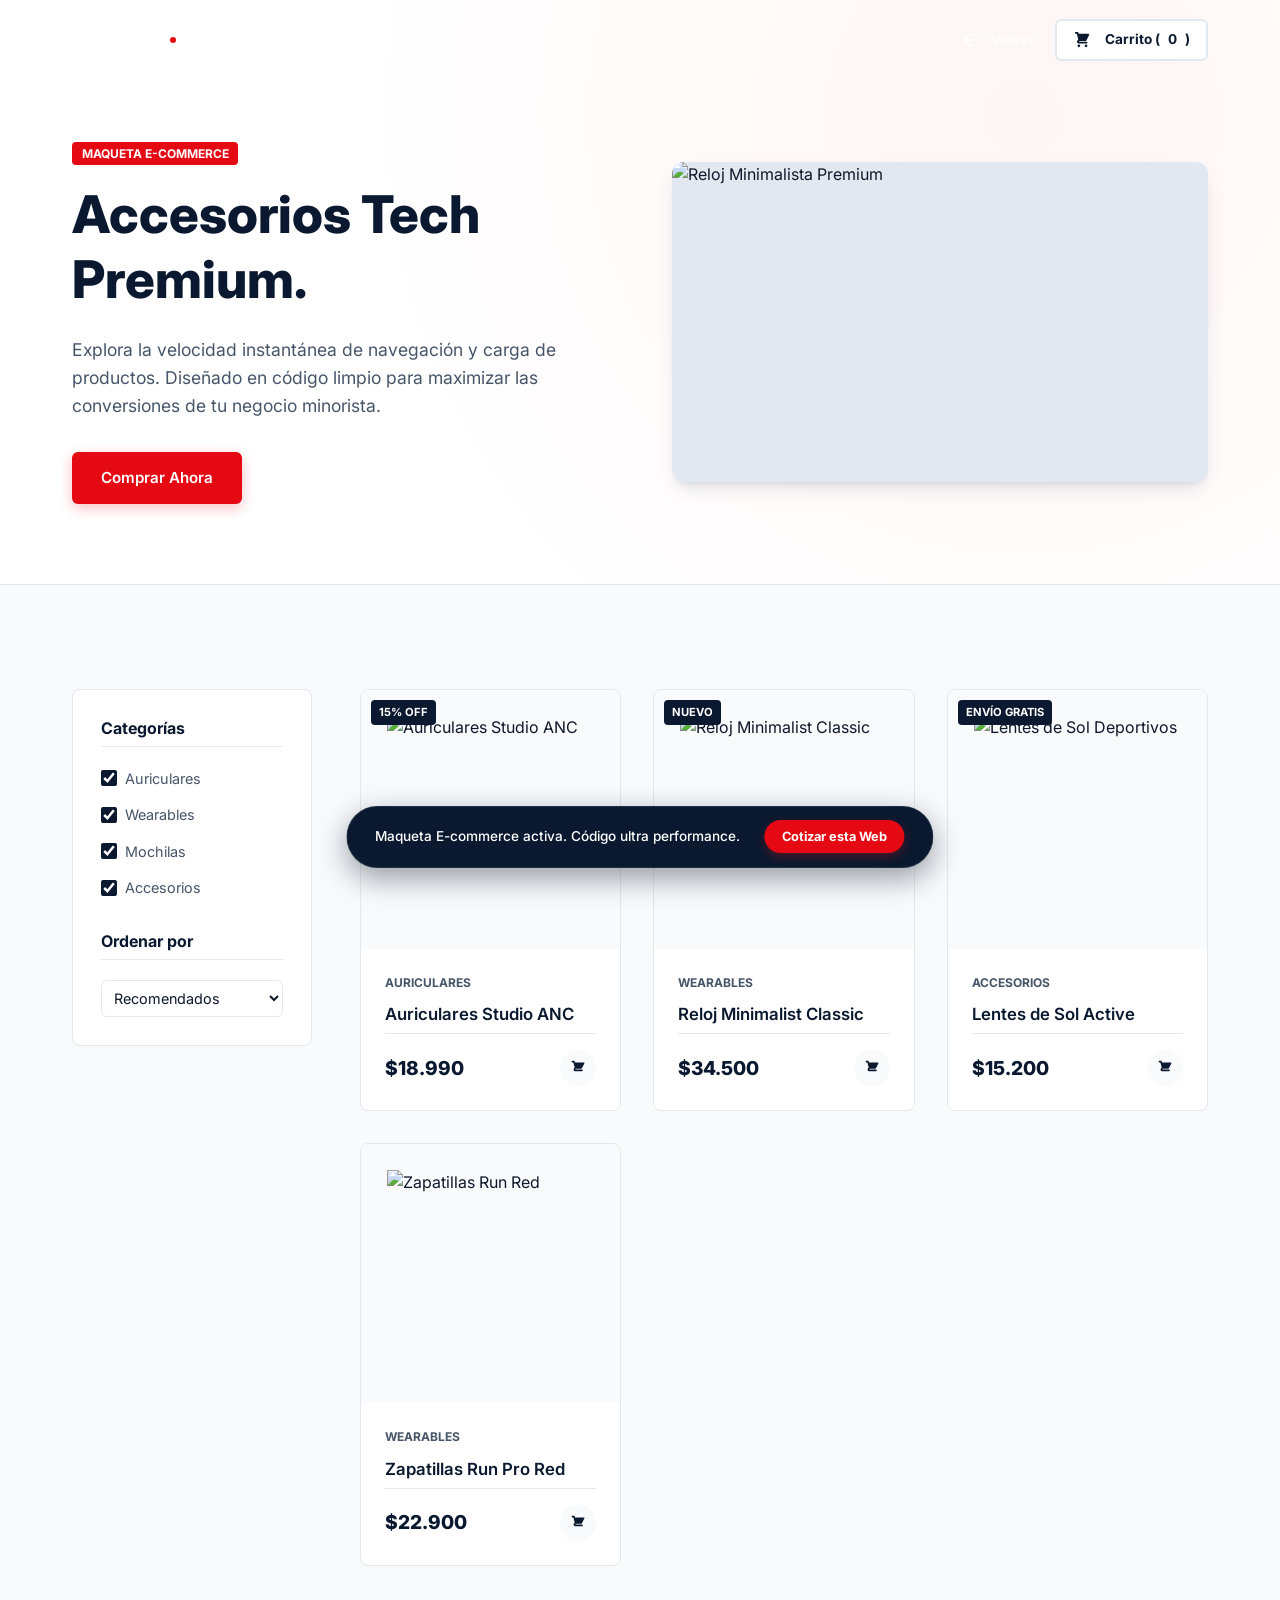
==== demo-ecommerce.html @ a8b9cef2 "Initial commit: TG Dev portfolio and 3 interactive live demo pages" ====
<!DOCTYPE html>
<html lang="es">
<head>
  <meta charset="UTF-8">
  <meta name="viewport" content="width=device-width, initial-scale=1.0">
  <meta name="description" content="Maqueta interactiva de E-commerce desarrollada por TG Dev. Alta velocidad, responsive y optimizada para conversión.">
  <title>TG Shop Demo | E-commerce de Alta Performance</title>
  
  <!-- Preconnect Google Fonts for Performance -->
  <link rel="preconnect" href="https://fonts.googleapis.com">
  <link rel="preconnect" href="https://fonts.gstatic.com" crossorigin>
  <link href="https://fonts.googleapis.com/css2?family=Inter:wght@300;400;500;600;700;800&display=swap" rel="stylesheet">
  
  <!-- Global Stylesheet -->
  <link rel="stylesheet" href="styles.css">
</head>
<body class="demo-body">

  <!-- Header / Navigation -->
  <header class="header">
    <div class="container nav-container">
      <a href="index.html" class="logo">
        TG Shop<span class="logo-dot"></span>
      </a>
      
      <!-- Demo Navigation Action Buttons -->
      <div class="demo-nav-cta">
        <!-- Back to portfolio -->
        <a href="index.html#proyectos" class="demo-back-btn" aria-label="Volver a proyectos del portfolio">
          <svg width="18" height="18" viewBox="0 0 20 20" fill="currentColor" style="display:inline-block; vertical-align:middle; margin-right:4px;">
            <path fill-rule="evenodd" d="M9.707 16.707a1 1 0 01-1.414 0l-6-6a1 1 0 010-1.414l6-6a1 1 0 011.414 1.414L5.414 9H17a1 1 0 110 2H5.414l4.293 4.293a1 1 0 010 1.414z" clip-rule="evenodd" />
          </svg>
          Volver
        </a>
        
        <!-- Cart Badge Icon -->
        <div class="btn btn-outline-dark btn-small" style="background:var(--neutral-light); padding: 0.5rem 1rem; border-color:var(--border-light); font-weight:700;">
          <!-- Cart Icon SVG -->
          <svg width="18" height="18" viewBox="0 0 20 20" fill="currentColor" style="margin-right: 6px; display:inline-block; vertical-align:middle;">
            <path d="M3 1a1 1 0 000 2h1.22l.305 1.222a.997.997 0 00.01.042l1.358 5.43-.893.892C3.74 11.846 4.632 14 6.414 14H15a1 1 0 100-2H6.414l1-1H14a1 1 0 00.894-.553l3-6A1 1 0 0017 3H6.28l-.31-1.243A1 1 0 005 1H3zM16 16.5a1.5 1.5 0 11-3 0 1.5 1.5 0 013 0zM6.5 18a1.5 1.5 0 100-3 1.5 1.5 0 000 3z" />
          </svg>
          Carrito (<span id="cart-count">0</span>)
        </div>
      </div>
    </div>
  </header>

  <!-- Shop Hero Section -->
  <section class="eco-hero">
    <div class="container eco-hero-grid">
      <div>
        <span class="demo-badge">Maqueta E-Commerce</span>
        <h1 class="eco-hero-title" style="margin-top: 1rem;">Accesorios Tech Premium.</h1>
        <p class="eco-hero-desc">
          Explora la velocidad instantánea de navegación y carga de productos. Diseñado en código limpio para maximizar las conversiones de tu negocio minorista.
        </p>
        <a href="#catalogo" class="btn btn-primary">Comprar Ahora</a>
      </div>
      <div class="eco-hero-img">
        <img src="https://images.unsplash.com/photo-1523275335684-37898b6baf30?q=80&w=600" alt="Reloj Minimalista Premium" style="width:100%; height:320px; object-fit:cover;">
      </div>
    </div>
  </section>

  <!-- Product Catalog section -->
  <section class="section-padding" id="catalogo">
    <div class="container eco-catalog">
      
      <!-- Sidebar Filters -->
      <aside class="eco-filters">
        <h2 class="eco-filter-title">Categorías</h2>
        <ul class="eco-filter-list">
          <li class="eco-filter-item">
            <label><input type="checkbox" checked> Auriculares</label>
          </li>
          <li class="eco-filter-item">
            <label><input type="checkbox" checked> Wearables</label>
          </li>
          <li class="eco-filter-item">
            <label><input type="checkbox" checked> Mochilas</label>
          </li>
          <li class="eco-filter-item">
            <label><input type="checkbox" checked> Accesorios</label>
          </li>
        </ul>
        
        <h2 class="eco-filter-title">Ordenar por</h2>
        <select class="form-input" style="padding: 0.5rem; font-size: 0.9rem; background-color:#fff;">
          <option>Recomendados</option>
          <option>Menor precio</option>
          <option>Mayor precio</option>
          <option>Más populares</option>
        </select>
      </aside>

      <!-- Main Product Grid -->
      <main class="eco-products-grid">
        
        <!-- Product 1 -->
        <article class="eco-prod-card">
          <div class="eco-prod-img-wrapper">
            <span class="eco-prod-badge">15% OFF</span>
            <img src="https://images.unsplash.com/photo-1505740420928-5e560c06d30e?q=80&w=400" alt="Auriculares Studio ANC" class="eco-prod-img">
          </div>
          <div class="eco-prod-content">
            <span class="eco-prod-category">Auriculares</span>
            <h3 class="eco-prod-title">Auriculares Studio ANC</h3>
            <div class="eco-prod-footer">
              <span class="eco-prod-price">$18.990</span>
              <button class="eco-btn-cart" aria-label="Agregar Auriculares Studio ANC al carrito">
                <svg viewBox="0 0 20 20" fill="currentColor">
                  <path d="M3 1a1 1 0 000 2h1.22l.305 1.222a.997.997 0 00.01.042l1.358 5.43-.893.892C3.74 11.846 4.632 14 6.414 14H15a1 1 0 100-2H6.414l1-1H14a1 1 0 00.894-.553l3-6A1 1 0 0017 3H6.28l-.31-1.243A1 1 0 005 1H3z" />
                </svg>
              </button>
            </div>
          </div>
        </article>

        <!-- Product 2 -->
        <article class="eco-prod-card">
          <div class="eco-prod-img-wrapper">
            <span class="eco-prod-badge">Nuevo</span>
            <img src="https://images.unsplash.com/photo-1523275335684-37898b6baf30?q=80&w=400" alt="Reloj Minimalist Classic" class="eco-prod-img">
          </div>
          <div class="eco-prod-content">
            <span class="eco-prod-category">Wearables</span>
            <h3 class="eco-prod-title">Reloj Minimalist Classic</h3>
            <div class="eco-prod-footer">
              <span class="eco-prod-price">$34.500</span>
              <button class="eco-btn-cart" aria-label="Agregar Reloj Minimalist Classic al carrito">
                <svg viewBox="0 0 20 20" fill="currentColor">
                  <path d="M3 1a1 1 0 000 2h1.22l.305 1.222a.997.997 0 00.01.042l1.358 5.43-.893.892C3.74 11.846 4.632 14 6.414 14H15a1 1 0 100-2H6.414l1-1H14a1 1 0 00.894-.553l3-6A1 1 0 0017 3H6.28l-.31-1.243A1 1 0 005 1H3z" />
                </svg>
              </button>
            </div>
          </div>
        </article>

        <!-- Product 3 -->
        <article class="eco-prod-card">
          <div class="eco-prod-img-wrapper">
            <span class="eco-prod-badge">Envío Gratis</span>
            <img src="https://images.unsplash.com/photo-1572635196237-14b3f281503f?q=80&w=400" alt="Lentes de Sol Deportivos" class="eco-prod-img">
          </div>
          <div class="eco-prod-content">
            <span class="eco-prod-category">Accesorios</span>
            <h3 class="eco-prod-title">Lentes de Sol Active</h3>
            <div class="eco-prod-footer">
              <span class="eco-prod-price">$15.200</span>
              <button class="eco-btn-cart" aria-label="Agregar Lentes de Sol Active al carrito">
                <svg viewBox="0 0 20 20" fill="currentColor">
                  <path d="M3 1a1 1 0 000 2h1.22l.305 1.222a.997.997 0 00.01.042l1.358 5.43-.893.892C3.74 11.846 4.632 14 6.414 14H15a1 1 0 100-2H6.414l1-1H14a1 1 0 00.894-.553l3-6A1 1 0 0017 3H6.28l-.31-1.243A1 1 0 005 1H3z" />
                </svg>
              </button>
            </div>
          </div>
        </article>

        <!-- Product 4 -->
        <article class="eco-prod-card">
          <div class="eco-prod-img-wrapper">
            <img src="https://images.unsplash.com/photo-1542291026-7eec264c27ff?q=80&w=400" alt="Zapatillas Run Red" class="eco-prod-img">
          </div>
          <div class="eco-prod-content">
            <span class="eco-prod-category">Wearables</span>
            <h3 class="eco-prod-title">Zapatillas Run Pro Red</h3>
            <div class="eco-prod-footer">
              <span class="eco-prod-price">$22.900</span>
              <button class="eco-btn-cart" aria-label="Agregar Zapatillas Run Pro Red al carrito">
                <svg viewBox="0 0 20 20" fill="currentColor">
                  <path d="M3 1a1 1 0 000 2h1.22l.305 1.222a.997.997 0 00.01.042l1.358 5.43-.893.892C3.74 11.846 4.632 14 6.414 14H15a1 1 0 100-2H6.414l1-1H14a1 1 0 00.894-.553l3-6A1 1 0 0017 3H6.28l-.31-1.243A1 1 0 005 1H3z" />
                </svg>
              </button>
            </div>
          </div>
        </article>
        
      </main>
    </div>
  </section>

  <!-- Demo Return Banner -->
  <div class="demo-banner" role="status">
    <span class="demo-banner-text">Maqueta E-commerce activa. Código ultra performance.</span>
    <a href="index.html#contacto" class="demo-banner-btn">Cotizar esta Web</a>
  </div>

  <!-- Scripts -->
  <script src="main.js"></script>
</body>
</html>
---- styles.css ----
/* ==========================================================================
   TG DEV - MODERN DESIGN SYSTEM & GLOBAL STYLES
   ========================================================================== */

/* Import Google Fonts - Inter */
@import url('https://fonts.googleapis.com/css2?family=Inter:wght@300;400;500;600;700;800&display=swap');

:root {
  /* Colors */
  --primary: #0A192F;         /* Deep Navy - Trust & Security */
  --primary-light: #112240;   /* Light Navy - Cards/Secondary backgrounds */
  --primary-dark: #020C1B;    /* Dark Navy - Footer/Hero Base */
  
  --accent: #E50914;          /* Premium Crimson Red - Call To Action & Highlights */
  --accent-hover: #B80710;    /* Dark Red - Hover states */
  
  --neutral-dark: #0F172A;    /* Slate 900 - Text dark */
  --neutral-muted: #475569;   /* Slate 600 - Secondary text */
  --neutral-light: #FFFFFF;   /* White */
  --neutral-bg-light: #F8FAFC;/* Slate 50 - Background light */
  
  --border-light: #E2E8F0;    /* Slate 200 - Borders */
  --border-dark: #233554;     /* Deep borders for dark themes */
  
  /* Fonts */
  --font-sans: 'Inter', -apple-system, BlinkMacSystemFont, "Segoe UI", Roboto, sans-serif;
  
  /* Layout & Spacing */
  --container-max-width: 1200px;
  --header-height: 80px;
  --header-shrink-height: 70px;
  
  /* Transitions */
  --transition-fast: all 0.15s ease;
  --transition-normal: all 0.3s cubic-bezier(0.25, 0.8, 0.25, 1);
  --transition-slow: all 0.5s cubic-bezier(0.25, 0.8, 0.25, 1);
  
  /* Shadows */
  --shadow-sm: 0 1px 3px rgba(0,0,0,0.12), 0 1px 2px rgba(0,0,0,0.24);
  --shadow-md: 0 4px 6px -1px rgba(0, 0, 0, 0.1), 0 2px 4px -1px rgba(0, 0, 0, 0.06);
  --shadow-lg: 0 10px 25px -5px rgba(10, 25, 47, 0.1), 0 8px 10px -6px rgba(10, 25, 47, 0.1);
  --shadow-premium: 0 20px 40px rgba(2, 12, 27, 0.3);
}

/* ==========================================================================
   RESET & BASE STYLES
   ========================================================================== */
*, *::before, *::after {
  box-sizing: border-box;
  margin: 0;
  padding: 0;
}

html {
  scroll-behavior: smooth;
  font-size: 16px;
  -webkit-font-smoothing: antialiased;
  -moz-osx-font-smoothing: grayscale;
}

body {
  font-family: var(--font-sans);
  background-color: var(--neutral-light);
  color: var(--neutral-dark);
  line-height: 1.6;
  overflow-x: hidden;
}

h1, h2, h3, h4, h5, h6 {
  font-weight: 700;
  line-height: 1.25;
  color: var(--primary);
}

a {
  color: inherit;
  text-decoration: none;
  transition: var(--transition-fast);
}

img {
  max-width: 100%;
  height: auto;
  display: block;
}

input, textarea, button, select {
  font-family: inherit;
  font-size: 1rem;
}

button {
  cursor: pointer;
  border: none;
  background: none;
  outline: none;
}

/* ==========================================================================
   UTILITY CLASSES
   ========================================================================== */
.container {
  width: 100%;
  max-width: var(--container-max-width);
  margin-right: auto;
  margin-left: auto;
  padding-right: 2rem;
  padding-left: 2rem;
}

.section-padding {
  padding-top: 6.5rem;
  padding-bottom: 6.5rem;
}

.section-title {
  font-size: 2.25rem;
  font-weight: 800;
  text-align: center;
  margin-bottom: 1rem;
  letter-spacing: -0.025em;
}

.section-subtitle {
  font-size: 1.125rem;
  color: var(--neutral-muted);
  text-align: center;
  max-width: 600px;
  margin: 0 auto 3.5rem auto;
}

.text-accent {
  color: var(--accent);
}

.bg-dark {
  background-color: var(--primary);
  color: var(--neutral-light);
}

.bg-dark h1, .bg-dark h2, .bg-dark h3, .bg-dark h4 {
  color: var(--neutral-light);
}

.bg-offset {
  background-color: var(--neutral-bg-light);
}

/* ==========================================================================
   BUTTONS
   ========================================================================== */
.btn {
  display: inline-flex;
  align-items: center;
  justify-content: center;
  padding: 0.85rem 1.8rem;
  font-weight: 600;
  font-size: 0.95rem;
  border-radius: 6px;
  transition: var(--transition-normal);
  text-align: center;
  position: relative;
  overflow: hidden;
  gap: 0.5rem;
  z-index: 1;
}

.btn::before {
  content: '';
  position: absolute;
  top: 0;
  left: 0;
  width: 100%;
  height: 100%;
  background: rgba(255, 255, 255, 0.08);
  transform: scaleX(0);
  transform-origin: right;
  transition: transform 0.4s ease-in-out;
  z-index: -1;
}

.btn:hover::before {
  transform: scaleX(1);
  transform-origin: left;
}

.btn-primary {
  background-color: var(--accent);
  color: var(--neutral-light);
  box-shadow: 0 4px 14px rgba(229, 9, 20, 0.25);
}

.btn-primary:hover {
  background-color: var(--accent-hover);
  box-shadow: 0 6px 20px rgba(229, 9, 20, 0.35);
  transform: translateY(-2px);
}

.btn-secondary {
  background-color: transparent;
  color: var(--neutral-light);
  border: 2px solid rgba(255, 255, 255, 0.2);
}

.btn-secondary:hover {
  border-color: var(--neutral-light);
  background-color: rgba(255, 255, 255, 0.05);
  transform: translateY(-2px);
}

.btn-outline-dark {
  background-color: transparent;
  color: var(--primary);
  border: 2px solid var(--primary);
}

.btn-outline-dark:hover {
  background-color: var(--primary);
  color: var(--neutral-light);
  transform: translateY(-2px);
}

.btn-small {
  padding: 0.5rem 1.2rem;
  font-size: 0.85rem;
}

/* ==========================================================================
   HEADER / NAVIGATION
   ========================================================================== */
.header {
  position: fixed;
  top: 0;
  left: 0;
  width: 100%;
  height: var(--header-height);
  display: flex;
  align-items: center;
  z-index: 1000;
  transition: var(--transition-normal);
  background: transparent;
}

.header.scrolled {
  height: var(--header-shrink-height);
  background: rgba(10, 25, 47, 0.95);
  backdrop-filter: blur(16px);
  -webkit-backdrop-filter: blur(16px);
  box-shadow: var(--shadow-md);
  border-bottom: 1px solid rgba(255, 255, 255, 0.08);
}

.header.scrolled-light {
  height: var(--header-shrink-height);
  background: rgba(255, 255, 255, 0.95);
  backdrop-filter: blur(16px);
  -webkit-backdrop-filter: blur(16px);
  box-shadow: var(--shadow-md);
  border-bottom: 1px solid rgba(15, 23, 42, 0.08);
}

.header.scrolled-light .nav-link {
  color: var(--primary);
}

.header.scrolled-light .logo {
  color: var(--primary);
}

.nav-container {
  display: flex;
  justify-content: space-between;
  align-items: center;
  width: 100%;
}

.logo {
  font-size: 1.5rem;
  font-weight: 800;
  color: var(--neutral-light);
  letter-spacing: -0.03em;
  display: flex;
  align-items: center;
  gap: 0.25rem;
}

.logo-dot {
  width: 6px;
  height: 6px;
  background-color: var(--accent);
  border-radius: 50%;
  display: inline-block;
}

.nav-menu {
  display: flex;
  align-items: center;
  gap: 2.5rem;
  list-style: none;
}

.nav-link {
  font-size: 0.95rem;
  font-weight: 500;
  color: rgba(255, 255, 255, 0.85);
  position: relative;
  padding: 0.5rem 0;
}

.nav-link::after {
  content: '';
  position: absolute;
  bottom: 0;
  left: 0;
  width: 100%;
  height: 2px;
  background-color: var(--accent);
  transform: scaleX(0);
  transform-origin: right;
  transition: transform 0.3s cubic-bezier(0.25, 0.8, 0.25, 1);
}

.nav-link:hover {
  color: var(--neutral-light);
}

.nav-link:hover::after {
  transform: scaleX(1);
  transform-origin: left;
}

.header.scrolled-light .nav-link:hover {
  color: var(--accent);
}

.nav-cta {
  display: flex;
  align-items: center;
}

/* Mobile Toggle */
.mobile-toggle {
  display: none;
  flex-direction: column;
  justify-content: space-between;
  width: 24px;
  height: 18px;
  background: transparent;
  border: none;
  cursor: pointer;
  z-index: 1100;
}

.mobile-toggle span {
  width: 100%;
  height: 2px;
  background-color: var(--neutral-light);
  border-radius: 2px;
  transition: var(--transition-normal);
}

.header.scrolled-light .mobile-toggle span {
  background-color: var(--primary);
}

/* ==========================================================================
   PORTFOLIO MAIN LANDING (INDEX.HTML)
   ========================================================================== */

/* Hero Section */
.hero {
  position: relative;
  min-height: 100vh;
  display: flex;
  align-items: center;
  padding-top: var(--header-height);
  background: linear-gradient(135deg, var(--primary-dark) 0%, var(--primary) 100%);
  background-image: 
    radial-gradient(rgba(255, 255, 255, 0.02) 1px, transparent 1px),
    linear-gradient(135deg, var(--primary-dark) 0%, var(--primary) 100%);
  background-size: 28px 28px, 100% 100%;
  overflow: hidden;
}

.hero::after {
  content: '';
  position: absolute;
  bottom: 0;
  left: 0;
  width: 100%;
  height: 120px;
  background: linear-gradient(to top, var(--neutral-light), transparent);
  pointer-events: none;
}

.hero-grid {
  display: grid;
  grid-template-columns: 1.2fr 0.8fr;
  align-items: center;
  gap: 4rem;
  width: 100%;
}

.hero-content {
  z-index: 5;
  animation: fadeIn 0.8s ease-out;
}

.hero-tagline {
  font-size: 0.9rem;
  font-weight: 700;
  text-transform: uppercase;
  letter-spacing: 0.15em;
  color: var(--accent);
  margin-bottom: 1.5rem;
  display: block;
}

.hero-title {
  font-size: 3.5rem;
  font-weight: 800;
  line-height: 1.15;
  color: var(--neutral-light);
  margin-bottom: 1.5rem;
  letter-spacing: -0.03em;
}

.hero-description {
  font-size: 1.15rem;
  color: rgba(255, 255, 255, 0.7);
  margin-bottom: 2.5rem;
  max-width: 600px;
}

.hero-actions {
  display: flex;
  gap: 1.5rem;
}

.hero-visual {
  position: relative;
  display: flex;
  justify-content: center;
  align-items: center;
  z-index: 2;
}

/* Elegant Tech Decorative Circle */
.tech-circle {
  width: 320px;
  height: 320px;
  border-radius: 50%;
  border: 1px solid rgba(255, 255, 255, 0.05);
  position: relative;
  display: flex;
  align-items: center;
  justify-content: center;
  animation: rotateSlow 20s linear infinite;
}

.tech-circle::before {
  content: '';
  width: 260px;
  height: 260px;
  border-radius: 50%;
  border: 2px dashed rgba(255, 255, 255, 0.08);
  position: absolute;
}

.tech-circle::after {
  content: '';
  width: 180px;
  height: 180px;
  border-radius: 50%;
  background: radial-gradient(circle, rgba(229, 9, 20, 0.15) 0%, transparent 70%);
  position: absolute;
}

.tech-node {
  position: absolute;
  background-color: var(--accent);
  color: var(--neutral-light);
  padding: 0.5rem 1rem;
  border-radius: 4px;
  font-size: 0.8rem;
  font-weight: 700;
  box-shadow: 0 4px 12px rgba(229, 9, 20, 0.3);
  animation: counterRotate 20s linear infinite;
}

.node-1 { top: -10px; left: calc(50% - 40px); }
.node-2 { bottom: 20px; right: -20px; }
.node-3 { bottom: 20px; left: -20px; }

/* Differential Section */
.differential-grid {
  display: grid;
  grid-template-columns: repeat(auto-fit, minmax(320px, 1fr));
  gap: 2.5rem;
}

.diff-card {
  background: var(--neutral-light);
  border: 1px solid var(--border-light);
  border-radius: 8px;
  padding: 3rem 2.5rem;
  transition: var(--transition-normal);
  position: relative;
}

.diff-card::before {
  content: '';
  position: absolute;
  top: 0;
  left: 0;
  width: 100%;
  height: 4px;
  background-color: var(--primary);
  border-radius: 8px 8px 0 0;
  transform: scaleX(0);
  transform-origin: left;
  transition: var(--transition-normal);
}

.diff-card:hover {
  transform: translateY(-8px);
  box-shadow: var(--shadow-lg);
  border-color: transparent;
}

.diff-card:hover::before {
  transform: scaleX(1);
  background-color: var(--accent);
}

.diff-icon-wrapper {
  width: 60px;
  height: 60px;
  border-radius: 6px;
  background-color: var(--neutral-bg-light);
  color: var(--primary);
  display: flex;
  align-items: center;
  justify-content: center;
  font-size: 1.5rem;
  font-weight: 800;
  margin-bottom: 2rem;
  transition: var(--transition-normal);
}

.diff-card:hover .diff-icon-wrapper {
  background-color: var(--primary);
  color: var(--neutral-light);
}

.diff-card h3 {
  font-size: 1.35rem;
  font-weight: 700;
  margin-bottom: 1rem;
}

.diff-card p {
  color: var(--neutral-muted);
  font-size: 0.95rem;
  line-height: 1.6;
}

/* Showcase Section */
.showcase-section {
  position: relative;
  background-color: var(--primary-dark);
}

.showcase-grid {
  display: grid;
  grid-template-columns: repeat(auto-fit, minmax(340px, 1fr));
  gap: 2.5rem;
}

.showcase-card {
  background: var(--primary-light);
  border: 1px solid var(--border-dark);
  border-radius: 12px;
  overflow: hidden;
  transition: var(--transition-normal);
  display: flex;
  flex-direction: column;
}

.showcase-card:hover {
  transform: translateY(-5px);
  border-color: rgba(229, 9, 20, 0.4);
  box-shadow: var(--shadow-premium);
}

.showcase-img-container {
  position: relative;
  aspect-ratio: 16/10;
  overflow: hidden;
  background-color: var(--primary-dark);
}

.showcase-img {
  width: 100%;
  height: 100%;
  object-fit: cover;
  transition: var(--transition-slow);
}

.showcase-card:hover .showcase-img {
  transform: scale(1.05);
}

.showcase-overlay {
  position: absolute;
  top: 1rem;
  left: 1rem;
  z-index: 10;
}

.showcase-tag {
  background-color: rgba(10, 25, 47, 0.85);
  backdrop-filter: blur(4px);
  border: 1px solid rgba(255, 255, 255, 0.1);
  color: var(--neutral-light);
  padding: 0.35rem 0.85rem;
  font-size: 0.75rem;
  font-weight: 600;
  text-transform: uppercase;
  border-radius: 4px;
}

.showcase-content {
  padding: 2rem;
  display: flex;
  flex-direction: column;
  flex-grow: 1;
}

.showcase-card h3 {
  font-size: 1.4rem;
  color: var(--neutral-light);
  margin-bottom: 0.75rem;
}

.showcase-card p {
  color: rgba(255, 255, 255, 0.65);
  font-size: 0.95rem;
  margin-bottom: 1.75rem;
  flex-grow: 1;
}

.showcase-link {
  display: inline-flex;
  align-items: center;
  gap: 0.5rem;
  font-weight: 600;
  font-size: 0.9rem;
  color: var(--accent);
  align-self: flex-start;
  transition: var(--transition-fast);
}

.showcase-link svg {
  width: 16px;
  height: 16px;
  fill: currentColor;
  transition: transform 0.2s ease;
}

.showcase-link:hover {
  color: var(--neutral-light);
}

.showcase-link:hover svg {
  transform: translateX(4px);
}

/* Contact Section */
.contact-grid {
  display: grid;
  grid-template-columns: 0.8fr 1.2fr;
  gap: 5rem;
  align-items: start;
}

.contact-info h2 {
  font-size: 2.25rem;
  font-weight: 800;
  margin-bottom: 1.25rem;
  letter-spacing: -0.02em;
}

.contact-info p {
  color: var(--neutral-muted);
  margin-bottom: 2.5rem;
  font-size: 1.05rem;
}

.contact-channels {
  display: flex;
  flex-direction: column;
  gap: 1.5rem;
  margin-bottom: 3rem;
}

.channel-card {
  display: flex;
  align-items: center;
  gap: 1.25rem;
  padding: 1.25rem;
  background-color: var(--neutral-bg-light);
  border: 1px solid var(--border-light);
  border-radius: 8px;
  transition: var(--transition-normal);
}

.channel-card:hover {
  border-color: var(--primary);
  background-color: var(--neutral-light);
  box-shadow: var(--shadow-md);
}

.channel-icon {
  width: 48px;
  height: 48px;
  border-radius: 6px;
  background-color: var(--primary);
  color: var(--neutral-light);
  display: flex;
  align-items: center;
  justify-content: center;
  font-size: 1.2rem;
}

.channel-card.whatsapp:hover .channel-icon {
  background-color: #25D366;
}

.channel-card.email:hover .channel-icon {
  background-color: var(--accent);
}

.channel-details {
  display: flex;
  flex-direction: column;
}

.channel-label {
  font-size: 0.8rem;
  font-weight: 700;
  text-transform: uppercase;
  color: var(--neutral-muted);
  letter-spacing: 0.05em;
}

.channel-value {
  font-weight: 600;
  color: var(--primary);
  font-size: 1.05rem;
}

/* Contact Form */
.contact-form-wrapper {
  background-color: var(--neutral-light);
  border: 1px solid var(--border-light);
  box-shadow: var(--shadow-lg);
  border-radius: 12px;
  padding: 3rem;
}

.contact-form-title {
  font-size: 1.5rem;
  font-weight: 700;
  margin-bottom: 2rem;
}

.form-group {
  margin-bottom: 1.5rem;
  display: flex;
  flex-direction: column;
  gap: 0.5rem;
}

.form-row {
  display: grid;
  grid-template-columns: 1fr 1fr;
  gap: 1.5rem;
}

.form-label {
  font-size: 0.85rem;
  font-weight: 600;
  color: var(--primary);
}

.form-input {
  width: 100%;
  padding: 0.85rem 1.1rem;
  border: 1px solid var(--border-light);
  border-radius: 6px;
  background-color: var(--neutral-bg-light);
  transition: var(--transition-fast);
  color: var(--neutral-dark);
}

.form-input:focus {
  outline: none;
  border-color: var(--primary);
  background-color: var(--neutral-light);
  box-shadow: 0 0 0 3px rgba(10, 25, 47, 0.1);
}

textarea.form-input {
  resize: vertical;
  min-height: 120px;
}

.form-status {
  padding: 1rem;
  border-radius: 6px;
  font-size: 0.9rem;
  font-weight: 500;
  margin-top: 1.5rem;
  display: none;
}

.form-status.success {
  display: block;
  background-color: #DEF7EC;
  color: #03543F;
  border: 1px solid #BCF0DA;
}

.form-status.error {
  display: block;
  background-color: #FDE8E8;
  color: #9B1C1C;
  border: 1px solid #FBD5D5;
}

/* Footer */
.footer {
  background-color: var(--primary-dark);
  color: rgba(255, 255, 255, 0.6);
  padding: 4rem 0;
  border-top: 1px solid rgba(255, 255, 255, 0.05);
}

.footer-content {
  display: flex;
  justify-content: space-between;
  align-items: center;
}

.footer-logo {
  color: var(--neutral-light);
}

.footer-links {
  display: flex;
  gap: 2rem;
  list-style: none;
  font-size: 0.9rem;
}

.footer-link:hover {
  color: var(--neutral-light);
}

.footer-copyright {
  font-size: 0.85rem;
  margin-top: 2rem;
  text-align: center;
  border-top: 1px solid rgba(255, 255, 255, 0.05);
  padding-top: 2rem;
  width: 100%;
}


/* ==========================================================================
   DEMO COMMON STYLES (HEADER, HERO, LAYOUTS)
   ========================================================================= */
.demo-body {
  background-color: var(--neutral-bg-light);
}

.demo-nav-cta {
  display: flex;
  align-items: center;
  gap: 1.25rem;
}

.demo-badge {
  font-size: 0.75rem;
  font-weight: 700;
  padding: 0.25rem 0.6rem;
  background-color: var(--accent);
  color: var(--neutral-light);
  border-radius: 4px;
  text-transform: uppercase;
}

.demo-back-btn {
  font-size: 0.9rem;
  font-weight: 600;
  display: inline-flex;
  align-items: center;
  gap: 0.4rem;
  color: rgba(255, 255, 255, 0.85);
  transition: var(--transition-fast);
}

.header.scrolled-light .demo-back-btn {
  color: var(--primary);
}

.demo-back-btn:hover {
  color: var(--accent);
}

/* Demo Return Banner */
.demo-banner {
  position: fixed;
  bottom: 2rem;
  left: 50%;
  transform: translateX(-50%) translateY(100px);
  z-index: 1001;
  background: var(--primary);
  border: 1px solid rgba(255, 255, 255, 0.1);
  box-shadow: 0 10px 30px rgba(2, 12, 27, 0.4);
  padding: 0.85rem 1.75rem;
  border-radius: 50px;
  display: flex;
  align-items: center;
  gap: 1.5rem;
  color: var(--neutral-light);
  animation: slideUpBanner 0.6s cubic-bezier(0.25, 0.8, 0.25, 1) forwards;
  animation-delay: 1.5s;
}

.demo-banner-text {
  font-size: 0.85rem;
  font-weight: 500;
}

.demo-banner-btn {
  background-color: var(--accent);
  color: var(--neutral-light);
  padding: 0.4rem 1.1rem;
  border-radius: 20px;
  font-size: 0.8rem;
  font-weight: 700;
  box-shadow: 0 4px 10px rgba(229, 9, 20, 0.3);
  transition: var(--transition-normal);
}

.demo-banner-btn:hover {
  background-color: var(--accent-hover);
  transform: scale(1.05);
}


/* ==========================================================================
   DEMO PAGE 1: E-COMMERCE (demo-ecommerce.html)
   ========================================================================== */
.eco-hero {
  padding-top: 140px;
  padding-bottom: 80px;
  background: radial-gradient(circle at 80% 20%, rgba(229, 9, 20, 0.04) 0%, transparent 60%), var(--neutral-light);
  border-bottom: 1px solid var(--border-light);
}

.eco-hero-grid {
  display: grid;
  grid-template-columns: 1fr 1fr;
  align-items: center;
  gap: 4rem;
}

.eco-hero-title {
  font-size: 3.25rem;
  font-weight: 800;
  margin-bottom: 1.5rem;
}

.eco-hero-desc {
  font-size: 1.1rem;
  color: var(--neutral-muted);
  margin-bottom: 2rem;
}

.eco-hero-img {
  border-radius: 12px;
  box-shadow: var(--shadow-lg);
  overflow: hidden;
  background-color: var(--border-light);
}

/* Product Catalog Layout */
.eco-catalog {
  display: grid;
  grid-template-columns: 240px 1fr;
  gap: 3rem;
  align-items: start;
}

/* Sidebar Filters */
.eco-filters {
  background-color: var(--neutral-light);
  border: 1px solid var(--border-light);
  border-radius: 8px;
  padding: 1.75rem;
}

.eco-filter-title {
  font-size: 1rem;
  font-weight: 700;
  margin-bottom: 1.25rem;
  border-bottom: 1px solid var(--border-light);
  padding-bottom: 0.5rem;
}

.eco-filter-list {
  list-style: none;
  display: flex;
  flex-direction: column;
  gap: 0.85rem;
  margin-bottom: 2rem;
}

.eco-filter-item label {
  display: flex;
  align-items: center;
  gap: 0.5rem;
  font-size: 0.9rem;
  color: var(--neutral-muted);
  cursor: pointer;
}

.eco-filter-item input[type="checkbox"] {
  width: 16px;
  height: 16px;
  accent-color: var(--primary);
}

/* Product Grid */
.eco-products-grid {
  display: grid;
  grid-template-columns: repeat(auto-fill, minmax(250px, 1fr));
  gap: 2rem;
}

.eco-prod-card {
  background-color: var(--neutral-light);
  border: 1px solid var(--border-light);
  border-radius: 8px;
  overflow: hidden;
  transition: var(--transition-normal);
  display: flex;
  flex-direction: column;
}

.eco-prod-card:hover {
  transform: translateY(-5px);
  box-shadow: var(--shadow-md);
  border-color: rgba(10, 25, 47, 0.15);
}

.eco-prod-img-wrapper {
  position: relative;
  aspect-ratio: 1;
  background-color: var(--neutral-bg-light);
  overflow: hidden;
  display: flex;
  align-items: center;
  justify-content: center;
}

.eco-prod-img {
  width: 80%;
  height: 80%;
  object-fit: contain;
  transition: var(--transition-normal);
}

.eco-prod-card:hover .eco-prod-img {
  transform: scale(1.08);
}

.eco-prod-badge {
  position: absolute;
  top: 10px;
  left: 10px;
  background-color: var(--primary);
  color: var(--neutral-light);
  font-size: 0.7rem;
  font-weight: 700;
  padding: 0.25rem 0.5rem;
  border-radius: 4px;
  text-transform: uppercase;
}

.eco-prod-content {
  padding: 1.5rem;
  display: flex;
  flex-direction: column;
  flex-grow: 1;
}

.eco-prod-title {
  font-size: 1.05rem;
  font-weight: 600;
  margin-bottom: 0.5rem;
}

.eco-prod-category {
  font-size: 0.75rem;
  text-transform: uppercase;
  color: var(--neutral-muted);
  font-weight: 700;
  margin-bottom: 0.75rem;
}

.eco-prod-footer {
  display: flex;
  justify-content: space-between;
  align-items: center;
  margin-top: auto;
  padding-top: 1rem;
  border-top: 1px solid var(--border-light);
}

.eco-prod-price {
  font-size: 1.2rem;
  font-weight: 800;
  color: var(--primary);
}

.eco-btn-cart {
  width: 36px;
  height: 36px;
  border-radius: 50%;
  background-color: var(--neutral-bg-light);
  color: var(--primary);
  display: flex;
  align-items: center;
  justify-content: center;
  transition: var(--transition-fast);
}

.eco-btn-cart:hover {
  background-color: var(--accent);
  color: var(--neutral-light);
}

.eco-btn-cart svg {
  width: 16px;
  height: 16px;
  fill: currentColor;
}


/* ==========================================================================
   DEMO PAGE 2: INSTITUTIONAL (demo-institucional.html)
   ========================================================================== */
.inst-hero {
  padding-top: 180px;
  padding-bottom: 100px;
  background: linear-gradient(rgba(10, 25, 47, 0.9), rgba(10, 25, 47, 0.95)), url('https://images.unsplash.com/photo-1486406146926-c627a92ad1ab?q=80&w=1200') no-repeat center center/cover;
  color: var(--neutral-light);
  text-align: center;
}

.inst-hero h1 {
  color: var(--neutral-light);
  font-size: 3.5rem;
  font-weight: 800;
  margin-bottom: 1.5rem;
}

.inst-hero p {
  font-size: 1.2rem;
  color: rgba(255, 255, 255, 0.7);
  max-width: 700px;
  margin: 0 auto 2.5rem auto;
}

/* Practice Areas Grid */
.inst-practice-grid {
  display: grid;
  grid-template-columns: repeat(auto-fit, minmax(280px, 1fr));
  gap: 2rem;
}

.inst-practice-card {
  background-color: var(--neutral-light);
  border: 1px solid var(--border-light);
  padding: 2.5rem;
  border-radius: 6px;
  transition: var(--transition-normal);
}

.inst-practice-card:hover {
  box-shadow: var(--shadow-lg);
  border-color: rgba(10, 25, 47, 0.1);
  transform: translateY(-4px);
}

.inst-practice-icon {
  width: 50px;
  height: 50px;
  border-radius: 4px;
  background-color: rgba(10, 25, 47, 0.05);
  color: var(--primary);
  display: flex;
  align-items: center;
  justify-content: center;
  font-size: 1.25rem;
  margin-bottom: 1.5rem;
}

.inst-practice-card h3 {
  font-size: 1.25rem;
  margin-bottom: 0.75rem;
}

.inst-practice-card p {
  color: var(--neutral-muted);
  font-size: 0.9rem;
}

/* Trust / Stats Counter */
.inst-stats {
  background-color: var(--primary);
  color: var(--neutral-light);
}

.inst-stats-grid {
  display: grid;
  grid-template-columns: repeat(4, 1fr);
  gap: 2rem;
  text-align: center;
}

.inst-stat-item h3 {
  font-size: 3rem;
  font-weight: 800;
  color: var(--accent);
  margin-bottom: 0.5rem;
}

.inst-stat-item p {
  font-size: 0.9rem;
  text-transform: uppercase;
  letter-spacing: 0.05em;
  color: rgba(255, 255, 255, 0.7);
}


/* ==========================================================================
   DEMO PAGE 3: LANDING PAGE (demo-landing.html)
   ========================================================================== */
.land-hero {
  padding-top: 140px;
  padding-bottom: 100px;
  background-color: var(--neutral-bg-light);
  background-image: radial-gradient(rgba(229, 9, 20, 0.05) 1.5px, transparent 1.5px);
  background-size: 32px 32px;
}

.land-hero-grid {
  display: grid;
  grid-template-columns: 1.1fr 0.9fr;
  align-items: center;
  gap: 4rem;
}

.land-tag {
  display: inline-block;
  padding: 0.35rem 0.75rem;
  background-color: rgba(229, 9, 20, 0.1);
  color: var(--accent);
  font-size: 0.75rem;
  font-weight: 700;
  border-radius: 4px;
  margin-bottom: 1.5rem;
  text-transform: uppercase;
}

.land-title {
  font-size: 3.25rem;
  font-weight: 800;
  line-height: 1.15;
  margin-bottom: 1.5rem;
  letter-spacing: -0.02em;
}

.land-desc {
  font-size: 1.1rem;
  color: var(--neutral-muted);
  margin-bottom: 2rem;
}

/* Bullet Points */
.land-bullets {
  list-style: none;
  display: flex;
  flex-direction: column;
  gap: 1rem;
  margin-bottom: 2rem;
}

.land-bullet-item {
  display: flex;
  align-items: center;
  gap: 0.75rem;
  font-weight: 500;
  font-size: 0.95rem;
}

.land-bullet-check {
  width: 20px;
  height: 20px;
  border-radius: 50%;
  background-color: rgba(229, 9, 20, 0.1);
  color: var(--accent);
  display: flex;
  align-items: center;
  justify-content: center;
  font-size: 0.7rem;
  font-weight: 800;
}

/* Opt-In Form Card */
.land-form-card {
  background-color: var(--neutral-light);
  border: 1px solid var(--border-light);
  border-radius: 12px;
  padding: 2.5rem;
  box-shadow: var(--shadow-lg);
}

.land-form-title {
  font-size: 1.35rem;
  font-weight: 700;
  margin-bottom: 0.5rem;
}

.land-form-desc {
  font-size: 0.85rem;
  color: var(--neutral-muted);
  margin-bottom: 1.75rem;
}


/* ==========================================================================
   ANIMATIONS
   ========================================================================== */
@keyframes fadeIn {
  from { opacity: 0; transform: translateY(15px); }
  to { opacity: 1; transform: translateY(0); }
}

@keyframes rotateSlow {
  from { transform: rotate(0deg); }
  to { transform: rotate(360deg); }
}

@keyframes counterRotate {
  from { transform: rotate(360deg); }
  to { transform: rotate(0deg); }
}

@keyframes slideUpBanner {
  from { transform: translateX(-50%) translateY(100px); }
  to { transform: translateX(-50%) translateY(0); }
}


/* ==========================================================================
   RESPONSIVE DESIGN (MEDIA QUERIES)
   ========================================================================== */

/* Tablet Layout (1024px and down) */
@media (max-width: 1024px) {
  :root {
    --header-height: 70px;
  }
  
  .hero-grid, .eco-hero-grid, .land-hero-grid, .contact-grid {
    grid-template-columns: 1fr;
    gap: 3rem;
  }
  
  .hero-content {
    text-align: center;
  }
  
  .hero-description {
    margin-left: auto;
    margin-right: auto;
  }
  
  .hero-actions {
    justify-content: center;
  }
  
  .hero-visual {
    order: -1;
    margin-bottom: 2rem;
  }
  
  .eco-catalog {
    grid-template-columns: 1fr;
  }
  
  .eco-hero-img {
    order: -1;
  }
  
  .inst-stats-grid {
    grid-template-columns: repeat(2, 1fr);
    gap: 2.5rem;
  }
}

/* Mobile Devices (768px and down) */
@media (max-width: 768px) {
  .section-padding {
    padding-top: 4.5rem;
    padding-bottom: 4.5rem;
  }
  
  .hero-title, .eco-hero-title, .land-title, .inst-hero h1 {
    font-size: 2.5rem;
  }
  
  .section-title {
    font-size: 1.85rem;
  }
  
  /* Mobile Navigation Menu */
  .mobile-toggle {
    display: flex;
  }
  
  .nav-menu {
    position: fixed;
    top: 0;
    right: -100%;
    width: 280px;
    height: 100vh;
    background-color: var(--primary-dark);
    flex-direction: column;
    align-items: flex-start;
    padding: 6.5rem 2.5rem;
    gap: 2rem;
    transition: var(--transition-normal);
    box-shadow: -10px 0 30px rgba(0,0,0,0.25);
    z-index: 1050;
  }
  
  .nav-menu.active {
    right: 0;
  }
  
  .nav-link {
    font-size: 1.1rem;
    color: var(--neutral-light);
  }
  
  .nav-cta {
    display: none; /* Hide top CTA button in mobile, can put inside menu */
  }
  
  .mobile-nav-cta {
    margin-top: 1rem;
    width: 100%;
  }
  
  .mobile-nav-cta .btn {
    width: 100%;
  }
  
  .form-row {
    grid-template-columns: 1fr;
    gap: 0;
  }
  
  .contact-form-wrapper {
    padding: 2rem;
  }
  
  /* Mobile Hamburger Animation */
  .mobile-toggle.active span:nth-child(1) {
    transform: rotate(45deg) translate(5px, 5px);
    background-color: var(--neutral-light) !important;
  }
  
  .mobile-toggle.active span:nth-child(2) {
    opacity: 0;
  }
  
  .mobile-toggle.active span:nth-child(3) {
    transform: rotate(-45deg) translate(6px, -7px);
    background-color: var(--neutral-light) !important;
  }
}

/* Small Screens (480px and down) */
@media (max-width: 480px) {
  .hero-title, .eco-hero-title, .land-title, .inst-hero h1 {
    font-size: 2.1rem;
  }
  
  .hero-actions {
    flex-direction: column;
    width: 100%;
  }
  
  .hero-actions .btn {
    width: 100%;
  }
  
  .inst-stats-grid {
    grid-template-columns: 1fr;
  }
}
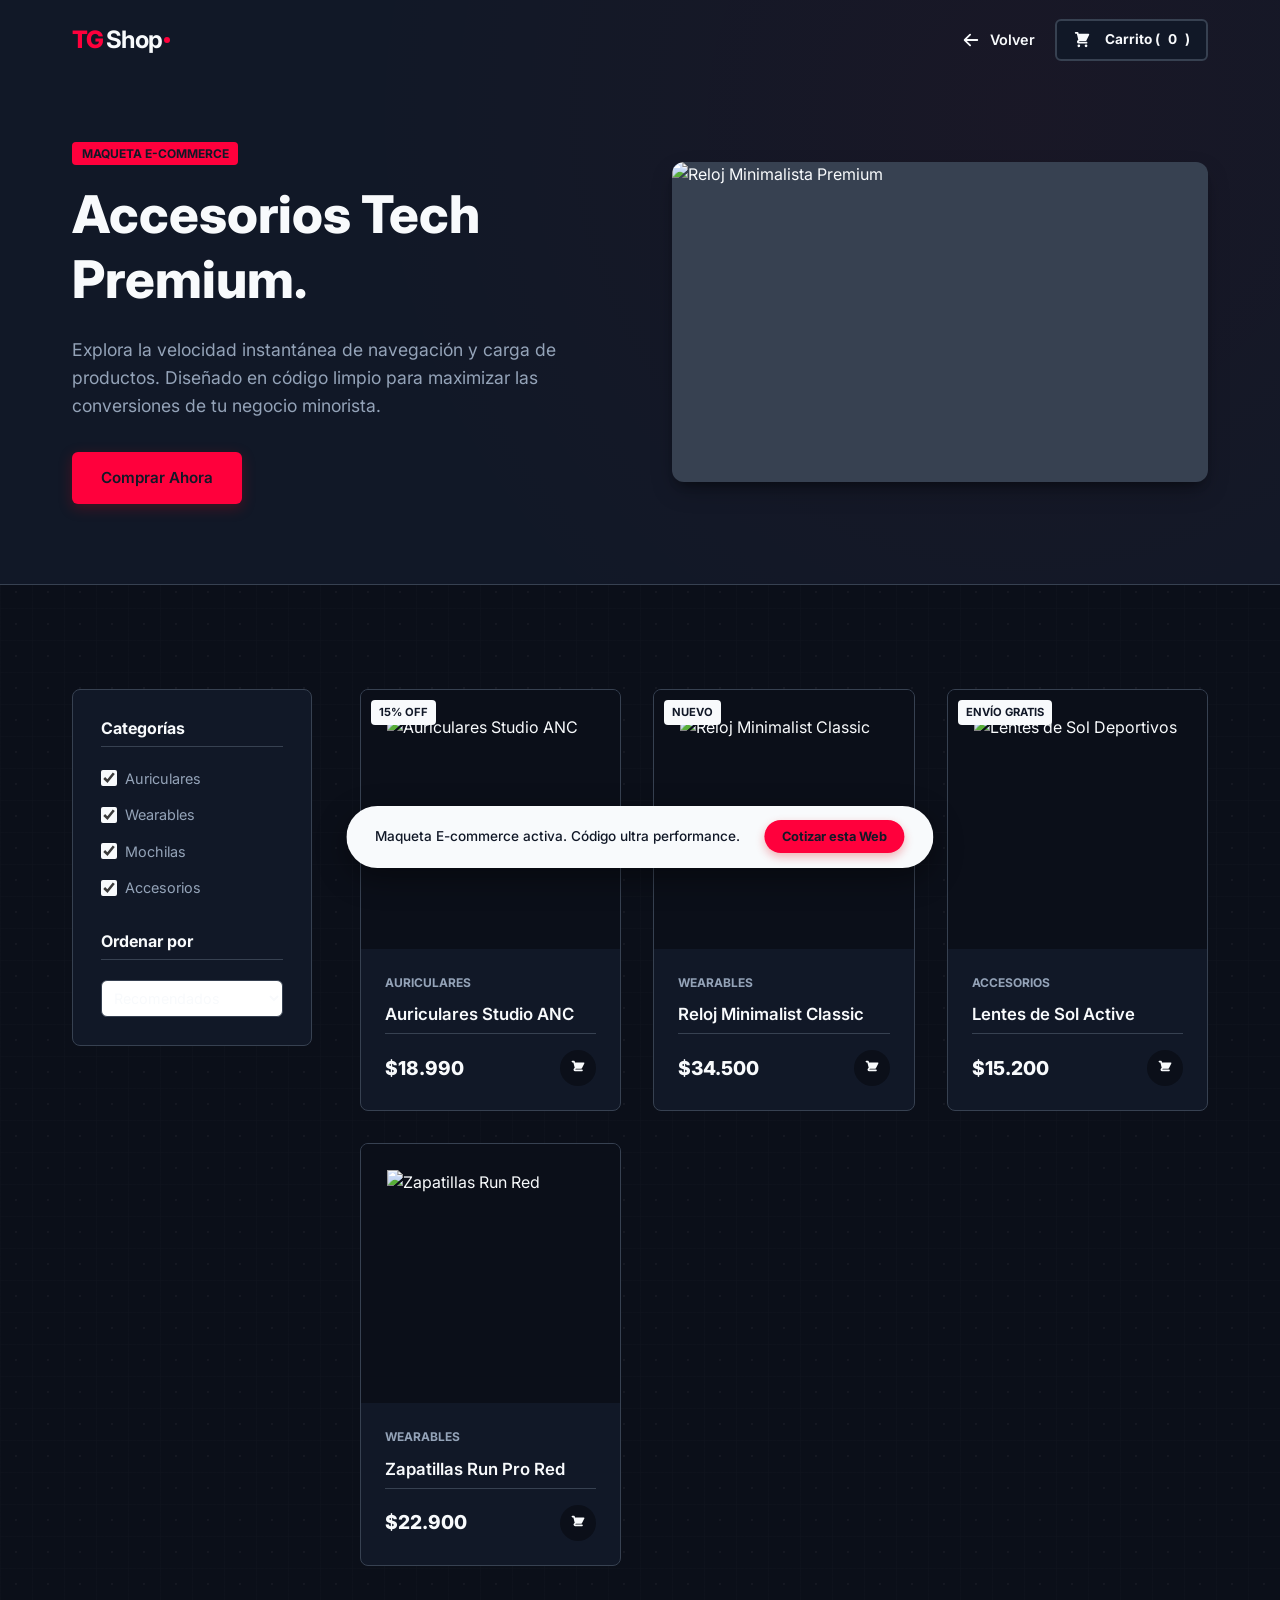
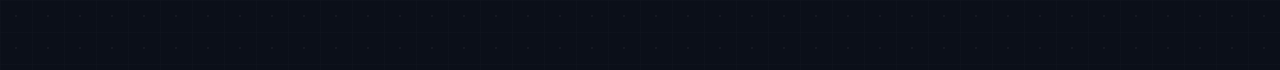
==== commit afb13fb2: "Fix: logo theme visibility, navigation menu contrast in light mode, and canvas grid background textu" ====
--- a/demo-ecommerce.html
+++ b/demo-ecommerce.html
@@ -20,7 +20,7 @@
   <header class="header">
     <div class="container nav-container">
       <a href="index.html" class="logo">
-        TG Shop<span class="logo-dot"></span>
+        <span class="logo-brand">TG</span><span class="logo-name">Shop</span><span class="logo-dot"></span>
       </a>
       
       <!-- Demo Navigation Action Buttons -->
--- a/styles.css
+++ b/styles.css
@@ -6,23 +6,9 @@
 @import url('https://fonts.googleapis.com/css2?family=Inter:wght@300;400;500;600;700;800&display=swap');
 
 :root {
-  /* Colors */
-  --primary: #0A192F;         /* Deep Navy - Trust & Security */
-  --primary-light: #112240;   /* Light Navy - Cards/Secondary backgrounds */
-  --primary-dark: #020C1B;    /* Dark Navy - Footer/Hero Base */
-  
-  --accent: #E50914;          /* Premium Crimson Red - Call To Action & Highlights */
-  --accent-hover: #B80710;    /* Dark Red - Hover states */
-  
-  --neutral-dark: #0F172A;    /* Slate 900 - Text dark */
-  --neutral-muted: #475569;   /* Slate 600 - Secondary text */
-  --neutral-light: #FFFFFF;   /* White */
-  --neutral-bg-light: #F8FAFC;/* Slate 50 - Background light */
-  
-  --border-light: #E2E8F0;    /* Slate 200 - Borders */
-  --border-dark: #233554;     /* Deep borders for dark themes */
-  
-  /* Fonts */
+  /* Common variables */
+  --accent: #FF003C;          /* Vibrant High-Contrast Red - CTA & Highlights */
+  --accent-hover: #C2002B;    /* Dark Red - Hover states */
   --font-sans: 'Inter', -apple-system, BlinkMacSystemFont, "Segoe UI", Roboto, sans-serif;
   
   /* Layout & Spacing */
@@ -34,12 +20,83 @@
   --transition-fast: all 0.15s ease;
   --transition-normal: all 0.3s cubic-bezier(0.25, 0.8, 0.25, 1);
   --transition-slow: all 0.5s cubic-bezier(0.25, 0.8, 0.25, 1);
-  
-  /* Shadows */
-  --shadow-sm: 0 1px 3px rgba(0,0,0,0.12), 0 1px 2px rgba(0,0,0,0.24);
-  --shadow-md: 0 4px 6px -1px rgba(0, 0, 0, 0.1), 0 2px 4px -1px rgba(0, 0, 0, 0.06);
-  --shadow-lg: 0 10px 25px -5px rgba(10, 25, 47, 0.1), 0 8px 10px -6px rgba(10, 25, 47, 0.1);
-  --shadow-premium: 0 20px 40px rgba(2, 12, 27, 0.3);
+
+  /* ==========================================
+     LIGHT THEME (Default)
+     ========================================== */
+  --primary: #0F172A;         /* Slate 900 - Text headings / dark elements */
+  --primary-light: #FFFFFF;   /* Cards bg */
+  --primary-dark: #F8FAFC;    /* Slate 50 - Dark background fallback */
+  
+  --neutral-dark: #0F172A;    /* Slate 900 - Text primary */
+  --neutral-muted: #475569;   /* Slate 600 - Text secondary */
+  --neutral-light: #FFFFFF;   /* Pure white - Primary background */
+  --neutral-bg-light: #F8FAFC;/* Slate 50 - Page offset background */
+  
+  --border-light: #E2E8F0;    /* Slate 200 border */
+  --border-dark: #E2E8F0;     /* Slate 200 border dark fallback */
+  
+  --shadow-sm: 0 1px 3px rgba(0,0,0,0.05), 0 1px 2px rgba(0,0,0,0.03);
+  --shadow-md: 0 4px 6px -1px rgba(0, 0, 0, 0.05), 0 2px 4px -1px rgba(0, 0, 0, 0.03);
+  --shadow-lg: 0 10px 25px -5px rgba(0, 0, 0, 0.05), 0 8px 10px -6px rgba(0, 0, 0, 0.03);
+  --shadow-premium: 0 20px 40px rgba(0, 0, 0, 0.05);
+
+  --hero-bg: linear-gradient(135deg, #F8FAFC 0%, #FFFFFF 100%);
+  --hero-grid: rgba(15, 23, 42, 0.02);
+  --hero-title-color: #0F172A;
+  --hero-desc-color: #475569;
+  --tech-circle-border: rgba(15, 23, 42, 0.05);
+  --tech-circle-dash: rgba(15, 23, 42, 0.08);
+
+  /* Background Grid Texture */
+  --bg-texture: 
+    radial-gradient(rgba(15, 23, 42, 0.06) 1.5px, transparent 1.5px),
+    linear-gradient(rgba(15, 23, 42, 0.02) 1px, transparent 1px),
+    linear-gradient(90deg, rgba(15, 23, 42, 0.02) 1px, transparent 1px);
+  
+  /* Institutional Hero Theme-Aware Variables */
+  --inst-hero-bg: linear-gradient(rgba(255, 255, 255, 0.85), rgba(255, 255, 255, 0.9)), url('https://images.unsplash.com/photo-1486406146926-c627a92ad1ab?q=80&w=1200') no-repeat center center/cover;
+  --inst-hero-text: var(--neutral-dark);
+}
+
+[data-theme="dark"] {
+  /* ==========================================
+     DARK THEME (Slate-Grey Premium)
+     ========================================== */
+  --primary: #F8FAFC;         /* Slate 50 - Headings light */
+  --primary-light: #1F2937;   /* Slate 800 - Cards background */
+  --primary-dark: #0B0F19;    /* Slate 950 - Footer background */
+  
+  --neutral-dark: #F8FAFC;    /* Slate 50 - Near white text */
+  --neutral-muted: #94A3B8;   /* Slate 400 - Muted gray text */
+  --neutral-light: #111827;   /* Slate 900 - Primary dark background */
+  --neutral-bg-light: #0B0F19;/* Slate 950 background */
+  
+  --border-light: #374151;    /* Slate 700 - Borders dark */
+  --border-dark: #1F2937;     
+  
+  --shadow-sm: 0 1px 3px rgba(0,0,0,0.3), 0 1px 2px rgba(0,0,0,0.2);
+  --shadow-md: 0 4px 6px -1px rgba(0, 0, 0, 0.3), 0 2px 4px -1px rgba(0, 0, 0, 0.2);
+  --shadow-lg: 0 10px 25px -5px rgba(0, 0, 0, 0.35), 0 8px 10px -6px rgba(0, 0, 0, 0.3);
+  --shadow-premium: 0 20px 40px rgba(0, 0, 0, 0.5);
+
+  /* Hero Dark Grid */
+  --hero-bg: linear-gradient(135deg, #0B0F19 0%, #111827 100%);
+  --hero-grid: rgba(255, 255, 255, 0.02);
+  --hero-title-color: #F8FAFC;
+  --hero-desc-color: rgba(248, 250, 252, 0.7);
+  --tech-circle-border: rgba(255, 255, 255, 0.05);
+  --tech-circle-dash: rgba(255, 255, 255, 0.08);
+
+  /* Background Grid Texture */
+  --bg-texture: 
+    radial-gradient(rgba(248, 250, 252, 0.04) 1.5px, transparent 1.5px),
+    linear-gradient(rgba(248, 250, 252, 0.01) 1px, transparent 1px),
+    linear-gradient(90deg, rgba(248, 250, 252, 0.01) 1px, transparent 1px);
+
+  /* Institutional Hero Theme-Aware Variables */
+  --inst-hero-bg: linear-gradient(rgba(18, 18, 18, 0.95), rgba(18, 18, 18, 0.98)), url('https://images.unsplash.com/photo-1486406146926-c627a92ad1ab?q=80&w=1200') no-repeat center center/cover;
+  --inst-hero-text: var(--neutral-light);
 }
 
 /* ==========================================================================
@@ -61,6 +118,8 @@
 body {
   font-family: var(--font-sans);
   background-color: var(--neutral-light);
+  background-image: var(--bg-texture); /* Applied grid dot texture */
+  background-size: 32px 32px, 32px 32px, 32px 32px;
   color: var(--neutral-dark);
   line-height: 1.6;
   overflow-x: hidden;
@@ -134,16 +193,20 @@
 }
 
 .bg-dark {
-  background-color: var(--primary);
-  color: var(--neutral-light);
+  background-color: var(--neutral-bg-light);
+  color: var(--neutral-dark);
+  background-image: var(--bg-texture);
+  background-size: 32px 32px, 32px 32px, 32px 32px;
 }
 
 .bg-dark h1, .bg-dark h2, .bg-dark h3, .bg-dark h4 {
-  color: var(--neutral-light);
+  color: var(--primary);
 }
 
 .bg-offset {
   background-color: var(--neutral-bg-light);
+  background-image: var(--bg-texture);
+  background-size: 32px 32px, 32px 32px, 32px 32px;
 }
 
 /* ==========================================================================
@@ -243,7 +306,7 @@
 
 .header.scrolled {
   height: var(--header-shrink-height);
-  background: rgba(10, 25, 47, 0.95);
+  background: rgba(18, 18, 18, 0.95);
   backdrop-filter: blur(16px);
   -webkit-backdrop-filter: blur(16px);
   box-shadow: var(--shadow-md);
@@ -259,14 +322,6 @@
   border-bottom: 1px solid rgba(15, 23, 42, 0.08);
 }
 
-.header.scrolled-light .nav-link {
-  color: var(--primary);
-}
-
-.header.scrolled-light .logo {
-  color: var(--primary);
-}
-
 .nav-container {
   display: flex;
   justify-content: space-between;
@@ -277,11 +332,21 @@
 .logo {
   font-size: 1.5rem;
   font-weight: 800;
-  color: var(--neutral-light);
   letter-spacing: -0.03em;
   display: flex;
   align-items: center;
-  gap: 0.25rem;
+  gap: 0.15rem;
+}
+
+.logo-brand {
+  color: var(--accent);
+  font-weight: 800;
+}
+
+.logo-name {
+  color: var(--primary);
+  font-weight: 700;
+  transition: var(--transition-normal);
 }
 
 .logo-dot {
@@ -302,7 +367,8 @@
 .nav-link {
   font-size: 0.95rem;
   font-weight: 500;
-  color: rgba(255, 255, 255, 0.85);
+  color: var(--primary); /* Swap dynamically between themes */
+  opacity: 0.85;
   position: relative;
   padding: 0.5rem 0;
 }
@@ -321,7 +387,8 @@
 }
 
 .nav-link:hover {
-  color: var(--neutral-light);
+  color: var(--accent); /* Hover accent highlight */
+  opacity: 1;
 }
 
 .nav-link:hover::after {
@@ -354,13 +421,9 @@
 .mobile-toggle span {
   width: 100%;
   height: 2px;
-  background-color: var(--neutral-light);
+  background-color: var(--primary); /* Swap dynamically */
   border-radius: 2px;
   transition: var(--transition-normal);
-}
-
-.header.scrolled-light .mobile-toggle span {
-  background-color: var(--primary);
 }
 
 /* ==========================================================================
@@ -374,11 +437,11 @@
   display: flex;
   align-items: center;
   padding-top: var(--header-height);
-  background: linear-gradient(135deg, var(--primary-dark) 0%, var(--primary) 100%);
+  background: var(--hero-bg);
   background-image: 
-    radial-gradient(rgba(255, 255, 255, 0.02) 1px, transparent 1px),
-    linear-gradient(135deg, var(--primary-dark) 0%, var(--primary) 100%);
-  background-size: 28px 28px, 100% 100%;
+    var(--bg-texture),
+    var(--hero-bg);
+  background-size: 32px 32px, 32px 32px, 32px 32px, 100% 100%;
   overflow: hidden;
 }
 
@@ -420,14 +483,14 @@
   font-size: 3.5rem;
   font-weight: 800;
   line-height: 1.15;
-  color: var(--neutral-light);
+  color: var(--hero-title-color);
   margin-bottom: 1.5rem;
   letter-spacing: -0.03em;
 }
 
 .hero-description {
   font-size: 1.15rem;
-  color: rgba(255, 255, 255, 0.7);
+  color: var(--hero-desc-color);
   margin-bottom: 2.5rem;
   max-width: 600px;
 }
@@ -450,7 +513,7 @@
   width: 320px;
   height: 320px;
   border-radius: 50%;
-  border: 1px solid rgba(255, 255, 255, 0.05);
+  border: 1px solid var(--tech-circle-border);
   position: relative;
   display: flex;
   align-items: center;
@@ -463,7 +526,7 @@
   width: 260px;
   height: 260px;
   border-radius: 50%;
-  border: 2px dashed rgba(255, 255, 255, 0.08);
+  border: 2px dashed var(--tech-circle-dash);
   position: absolute;
 }
 
@@ -479,7 +542,7 @@
 .tech-node {
   position: absolute;
   background-color: var(--accent);
-  color: var(--neutral-light);
+  color: #FFFFFF;
   padding: 0.5rem 1rem;
   border-radius: 4px;
   font-size: 0.8rem;
@@ -568,7 +631,7 @@
 /* Showcase Section */
 .showcase-section {
   position: relative;
-  background-color: var(--primary-dark);
+  background-color: var(--neutral-bg-light); /* Swap dynamically */
 }
 
 .showcase-grid {
@@ -578,8 +641,8 @@
 }
 
 .showcase-card {
-  background: var(--primary-light);
-  border: 1px solid var(--border-dark);
+  background: var(--primary-light); /* Swap dynamically */
+  border: 1px solid var(--border-light); /* Swap dynamically */
   border-radius: 12px;
   overflow: hidden;
   transition: var(--transition-normal);
@@ -619,7 +682,7 @@
 }
 
 .showcase-tag {
-  background-color: rgba(10, 25, 47, 0.85);
+  background-color: rgba(18, 18, 18, 0.85);
   backdrop-filter: blur(4px);
   border: 1px solid rgba(255, 255, 255, 0.1);
   color: var(--neutral-light);
@@ -639,12 +702,12 @@
 
 .showcase-card h3 {
   font-size: 1.4rem;
-  color: var(--neutral-light);
+  color: var(--primary);
   margin-bottom: 0.75rem;
 }
 
 .showcase-card p {
-  color: rgba(255, 255, 255, 0.65);
+  color: var(--neutral-muted);
   font-size: 0.95rem;
   margin-bottom: 1.75rem;
   flex-grow: 1;
@@ -808,7 +871,7 @@
   outline: none;
   border-color: var(--primary);
   background-color: var(--neutral-light);
-  box-shadow: 0 0 0 3px rgba(10, 25, 47, 0.1);
+  box-shadow: 0 0 0 3px rgba(18, 18, 18, 0.1);
 }
 
 textarea.form-input {
@@ -841,20 +904,20 @@
 
 /* Footer */
 .footer {
-  background-color: var(--primary-dark);
-  color: rgba(255, 255, 255, 0.6);
+  background-color: var(--primary-dark); /* Swap dynamically */
+  color: var(--neutral-muted);
   padding: 4rem 0;
-  border-top: 1px solid rgba(255, 255, 255, 0.05);
+  border-top: 1px solid var(--border-light);
+}
+
+.footer-copyright {
+  color: var(--neutral-muted) !important;
 }
 
 .footer-content {
   display: flex;
   justify-content: space-between;
   align-items: center;
-}
-
-.footer-logo {
-  color: var(--neutral-light);
 }
 
 .footer-links {
@@ -865,14 +928,14 @@
 }
 
 .footer-link:hover {
-  color: var(--neutral-light);
+  color: var(--accent);
 }
 
 .footer-copyright {
   font-size: 0.85rem;
   margin-top: 2rem;
   text-align: center;
-  border-top: 1px solid rgba(255, 255, 255, 0.05);
+  border-top: 1px solid var(--border-light);
   padding-top: 2rem;
   width: 100%;
 }
@@ -907,12 +970,8 @@
   display: inline-flex;
   align-items: center;
   gap: 0.4rem;
-  color: rgba(255, 255, 255, 0.85);
+  color: var(--primary);
   transition: var(--transition-fast);
-}
-
-.header.scrolled-light .demo-back-btn {
-  color: var(--primary);
 }
 
 .demo-back-btn:hover {
@@ -928,7 +987,7 @@
   z-index: 1001;
   background: var(--primary);
   border: 1px solid rgba(255, 255, 255, 0.1);
-  box-shadow: 0 10px 30px rgba(2, 12, 27, 0.4);
+  box-shadow: 0 10px 30px rgba(0, 0, 0, 0.4);
   padding: 0.85rem 1.75rem;
   border-radius: 50px;
   display: flex;
@@ -1064,7 +1123,7 @@
 .eco-prod-card:hover {
   transform: translateY(-5px);
   box-shadow: var(--shadow-md);
-  border-color: rgba(10, 25, 47, 0.15);
+  border-color: rgba(0, 0, 0, 0.15);
 }
 
 .eco-prod-img-wrapper {
@@ -1167,13 +1226,13 @@
 .inst-hero {
   padding-top: 180px;
   padding-bottom: 100px;
-  background: linear-gradient(rgba(10, 25, 47, 0.9), rgba(10, 25, 47, 0.95)), url('https://images.unsplash.com/photo-1486406146926-c627a92ad1ab?q=80&w=1200') no-repeat center center/cover;
-  color: var(--neutral-light);
+  background: var(--inst-hero-bg);
+  color: var(--inst-hero-text);
   text-align: center;
 }
 
 .inst-hero h1 {
-  color: var(--neutral-light);
+  color: inherit;
   font-size: 3.5rem;
   font-weight: 800;
   margin-bottom: 1.5rem;
@@ -1181,7 +1240,8 @@
 
 .inst-hero p {
   font-size: 1.2rem;
-  color: rgba(255, 255, 255, 0.7);
+  color: inherit;
+  opacity: 0.8;
   max-width: 700px;
   margin: 0 auto 2.5rem auto;
 }
@@ -1203,7 +1263,7 @@
 
 .inst-practice-card:hover {
   box-shadow: var(--shadow-lg);
-  border-color: rgba(10, 25, 47, 0.1);
+  border-color: rgba(0, 0, 0, 0.1);
   transform: translateY(-4px);
 }
 
@@ -1211,7 +1271,7 @@
   width: 50px;
   height: 50px;
   border-radius: 4px;
-  background-color: rgba(10, 25, 47, 0.05);
+  background-color: rgba(0, 0, 0, 0.05);
   color: var(--primary);
   display: flex;
   align-items: center;
@@ -1232,8 +1292,10 @@
 
 /* Trust / Stats Counter */
 .inst-stats {
-  background-color: var(--primary);
-  color: var(--neutral-light);
+  background-color: var(--neutral-bg-light);
+  color: var(--neutral-dark);
+  border-top: 1px solid var(--border-light);
+  border-bottom: 1px solid var(--border-light);
 }
 
 .inst-stats-grid {
@@ -1254,7 +1316,7 @@
   font-size: 0.9rem;
   text-transform: uppercase;
   letter-spacing: 0.05em;
-  color: rgba(255, 255, 255, 0.7);
+  color: var(--neutral-muted);
 }
 
 
@@ -1467,7 +1529,7 @@
   
   .nav-link {
     font-size: 1.1rem;
-    color: var(--neutral-light);
+    color: var(--primary);
   }
   
   .nav-cta {
@@ -1495,7 +1557,7 @@
   /* Mobile Hamburger Animation */
   .mobile-toggle.active span:nth-child(1) {
     transform: rotate(45deg) translate(5px, 5px);
-    background-color: var(--neutral-light) !important;
+    background-color: var(--primary) !important;
   }
   
   .mobile-toggle.active span:nth-child(2) {
@@ -1504,7 +1566,7 @@
   
   .mobile-toggle.active span:nth-child(3) {
     transform: rotate(-45deg) translate(6px, -7px);
-    background-color: var(--neutral-light) !important;
+    background-color: var(--primary) !important;
   }
 }
 
@@ -1527,3 +1589,208 @@
     grid-template-columns: 1fr;
   }
 }
+
+/* ==========================================================================
+   ADDED PREMIUM INTERACTIVE FEATURES (REFAC PHASE)
+   ========================================================================== */
+
+/* Nav Actions Container */
+.nav-actions {
+  display: flex;
+  align-items: center;
+  gap: 1.25rem;
+}
+
+/* Theme Toggle Button */
+.theme-toggle {
+  background: transparent;
+  border: none;
+  color: var(--primary); /* Swap dynamically */
+  cursor: pointer;
+  width: 40px;
+  height: 40px;
+  display: flex;
+  align-items: center;
+  justify-content: center;
+  border-radius: 50%;
+  transition: var(--transition-normal);
+  z-index: 1001;
+}
+
+.theme-toggle:hover {
+  background-color: rgba(255, 255, 255, 0.08);
+  color: var(--accent);
+}
+
+/* Theme toggle in scrolled headers */
+.header.scrolled .theme-toggle {
+  color: rgba(255, 255, 255, 0.85);
+}
+.header.scrolled .theme-toggle:hover {
+  background-color: rgba(255, 255, 255, 0.08);
+}
+
+.header.scrolled-light .theme-toggle {
+  color: var(--primary);
+}
+.header.scrolled-light .theme-toggle:hover {
+  background-color: rgba(0, 0, 0, 0.05);
+  color: var(--accent);
+}
+
+/* Toggle icon visibility based on theme setting */
+.theme-toggle .sun-icon {
+  display: none;
+}
+.theme-toggle .moon-icon {
+  display: block;
+}
+
+[data-theme="dark"] .theme-toggle .sun-icon {
+  display: block;
+}
+[data-theme="dark"] .theme-toggle .moon-icon {
+  display: none;
+}
+
+/* Scroll Reveal animations */
+.reveal {
+  opacity: 0;
+  transform: translateY(20px);
+  transition: opacity 0.8s cubic-bezier(0.25, 1, 0.5, 1), transform 0.8s cubic-bezier(0.25, 1, 0.5, 1);
+  will-change: opacity, transform;
+}
+
+.reveal.active {
+  opacity: 1;
+  transform: translateY(0);
+}
+
+.reveal-stagger > * {
+  opacity: 0;
+  transform: translateY(20px);
+  transition: opacity 0.8s cubic-bezier(0.25, 1, 0.5, 1), transform 0.8s cubic-bezier(0.25, 1, 0.5, 1);
+  will-change: opacity, transform;
+}
+
+.reveal-stagger.active > * {
+  opacity: 1;
+  transform: translateY(0);
+}
+
+.reveal-stagger.active > *:nth-child(1) { transition-delay: 0.1s; }
+.reveal-stagger.active > *:nth-child(2) { transition-delay: 0.2s; }
+.reveal-stagger.active > *:nth-child(3) { transition-delay: 0.3s; }
+.reveal-stagger.active > *:nth-child(4) { transition-delay: 0.4s; }
+.reveal-stagger.active > *:nth-child(5) { transition-delay: 0.5s; }
+
+/* Infinite Marquee */
+.marquee-section {
+  background-color: var(--neutral-bg-light);
+  border-top: 1px solid var(--border-light);
+  border-bottom: 1px solid var(--border-light);
+  overflow: hidden;
+  padding: 1.5rem 0;
+  width: 100%;
+}
+
+.marquee-container {
+  display: flex;
+  width: 100%;
+  overflow: hidden;
+  white-space: nowrap;
+}
+
+.marquee-content {
+  display: inline-flex;
+  animation: marqueeLoop 25s linear infinite;
+}
+
+.marquee-content span {
+  font-family: var(--font-sans);
+  font-size: 1.1rem;
+  font-weight: 800;
+  text-transform: uppercase;
+  letter-spacing: 0.12em;
+  color: var(--neutral-dark);
+  padding-right: 3rem;
+  display: flex;
+  align-items: center;
+}
+
+[data-theme="dark"] .marquee-content span {
+  color: var(--neutral-muted);
+}
+
+@keyframes marqueeLoop {
+  0% { transform: translateX(0%); }
+  100% { transform: translateX(-50%); }
+}
+
+/* Floating WhatsApp Button */
+.whatsapp-float {
+  position: fixed;
+  bottom: 2rem;
+  right: 2rem;
+  width: 60px;
+  height: 60px;
+  background-color: #25D366;
+  color: #FFF;
+  border-radius: 50%;
+  display: flex;
+  align-items: center;
+  justify-content: center;
+  box-shadow: 0 4px 10px rgba(0, 0, 0, 0.3);
+  z-index: 999;
+  transition: var(--transition-normal);
+  animation: whatsappPulse 2s infinite;
+}
+
+.whatsapp-float:hover {
+  transform: scale(1.1);
+  background-color: #20BA5A;
+}
+
+.whatsapp-tooltip {
+  position: absolute;
+  right: 75px;
+  background-color: #111827;
+  color: #FFF;
+  padding: 0.5rem 1rem;
+  border-radius: 6px;
+  font-size: 0.85rem;
+  font-weight: 600;
+  white-space: nowrap;
+  opacity: 0;
+  visibility: hidden;
+  transition: var(--transition-normal);
+  box-shadow: var(--shadow-md);
+}
+
+.whatsapp-tooltip::after {
+  content: '';
+  position: absolute;
+  top: 50%;
+  right: -6px;
+  transform: translateY(-50%) rotate(45deg);
+  width: 12px;
+  height: 12px;
+  background-color: #111827;
+}
+
+.whatsapp-float:hover .whatsapp-tooltip {
+  opacity: 1;
+  visibility: visible;
+}
+
+@keyframes whatsappPulse {
+  0% {
+    box-shadow: 0 0 0 0 rgba(37, 211, 102, 0.5);
+  }
+  70% {
+    box-shadow: 0 0 0 15px rgba(37, 211, 102, 0);
+  }
+  100% {
+    box-shadow: 0 0 0 0 rgba(37, 211, 102, 0);
+  }
+}
